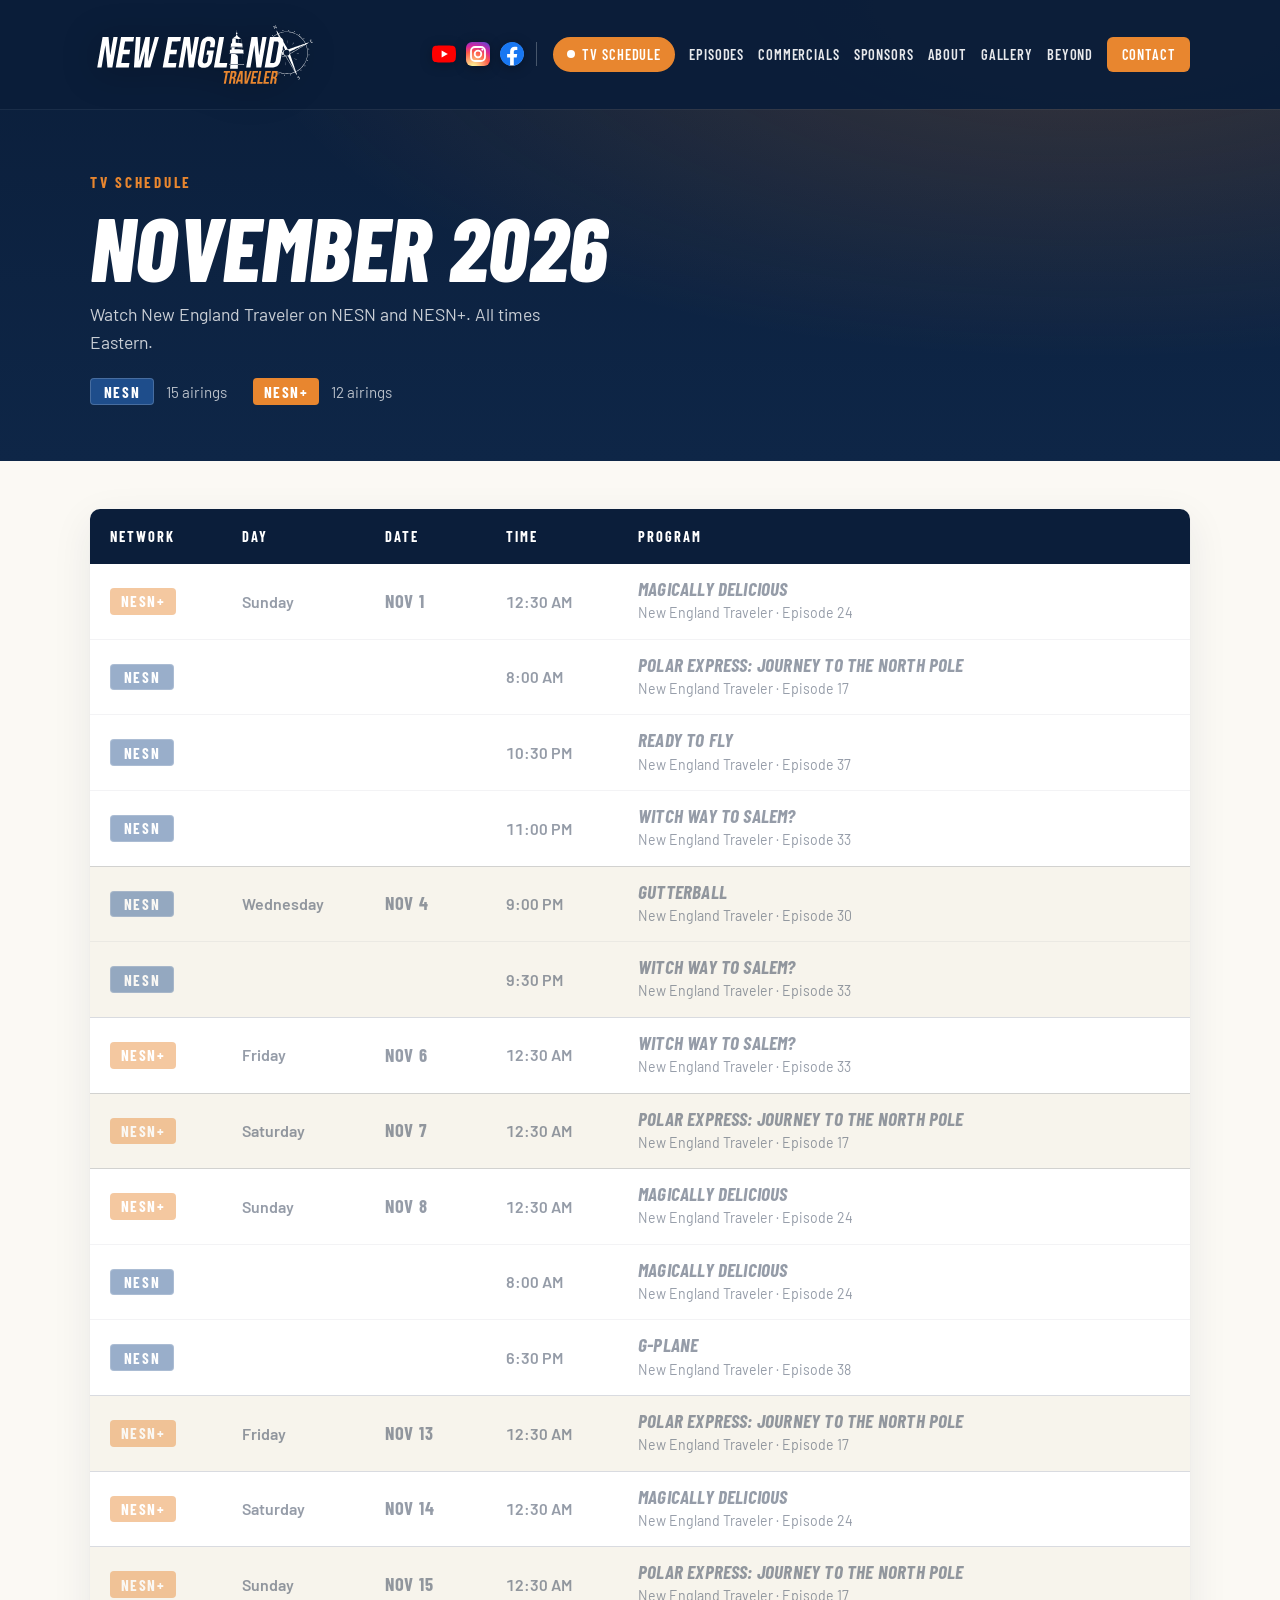
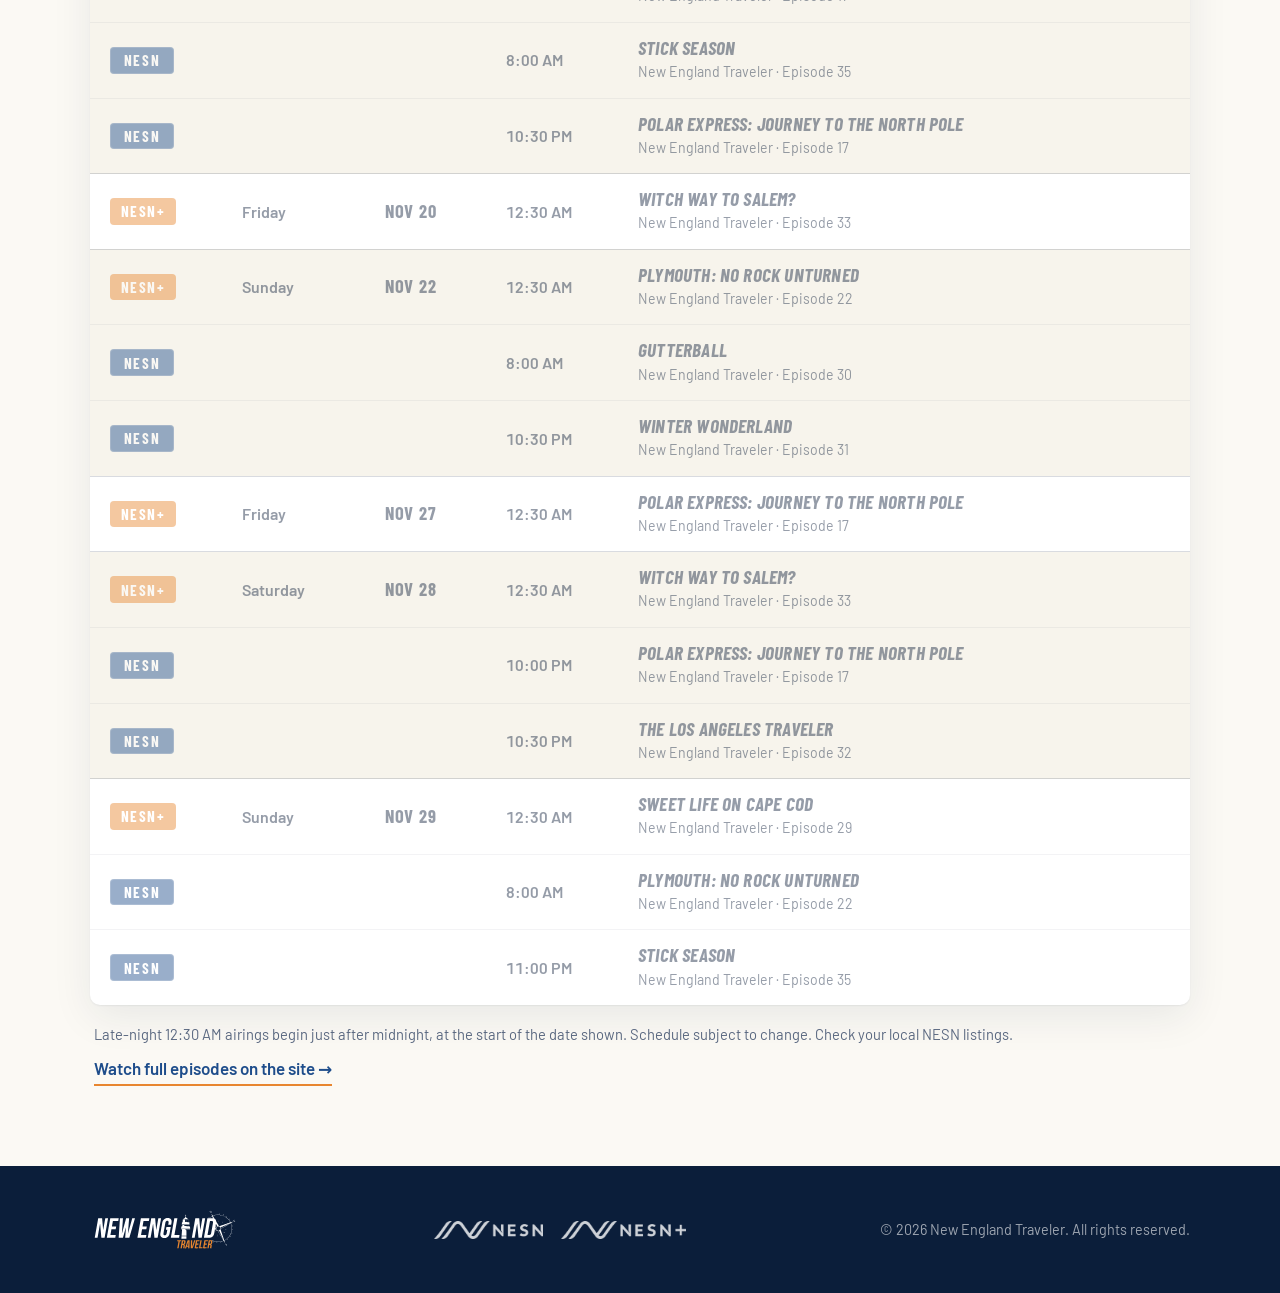
==== schedule.html @ 2e976012 "Add TV Schedule page (Nov 2026, NESN + NESN+) and orange TV Schedule nav button" ====
<!doctype html>
<html lang="en">
<head>
<meta charset="utf-8">
<meta name="viewport" content="width=device-width, initial-scale=1">
<title>TV Schedule | New England Traveler on NESN and NESN+</title>
<meta name="description" content="When to watch New England Traveler this month on NESN and NESN+. Dates, times and episodes.">
<meta property="og:title" content="New England Traveler TV Schedule">
<meta property="og:description" content="Emmy Award-winning travel-lifestyle series on NESN and NESN+.">
<meta property="og:image" content="https://newenglandtravelertv.com/assets/og-image.png">
<meta property="og:url" content="https://newenglandtravelertv.com/schedule.html">
<link rel="icon" href="assets/favicon.png">
<link rel="preconnect" href="https://fonts.googleapis.com">
<link rel="preconnect" href="https://fonts.gstatic.com" crossorigin>
<link href="https://fonts.googleapis.com/css2?family=Barlow+Condensed:ital,wght@0,600;0,700;1,700;1,800&family=Barlow:wght@400;500;600&display=swap" rel="stylesheet">
<link rel="stylesheet" href="styles.css?v=20261104">
</head>
<body>
<svg width="0" height="0" style="position:absolute" aria-hidden="true" focusable="false">
  <defs>
    <radialGradient id="igGrad" cx="30%" cy="107%" r="150%">
      <stop offset="0" stop-color="#fdf497"/><stop offset=".05" stop-color="#fdf497"/>
      <stop offset=".45" stop-color="#fd5949"/><stop offset=".6" stop-color="#d6249f"/><stop offset=".9" stop-color="#285AEB"/>
    </radialGradient>
    <symbol id="ico-yt" viewBox="0 0 24 24"><path fill="#FF0000" d="M23.5 6.2a3 3 0 0 0-2.1-2.1C19.5 3.6 12 3.6 12 3.6s-7.5 0-9.4.5A3 3 0 0 0 .5 6.2 31 31 0 0 0 0 12a31 31 0 0 0 .5 5.8 3 3 0 0 0 2.1 2.1c1.9.5 9.4.5 9.4.5s7.5 0 9.4-.5a3 3 0 0 0 2.1-2.1A31 31 0 0 0 24 12a31 31 0 0 0-.5-5.8z"/><path fill="#fff" d="M9.6 15.6V8.4l6.2 3.6z"/></symbol>
    <symbol id="ico-ig" viewBox="0 0 24 24"><rect width="24" height="24" rx="6" fill="url(#igGrad)"/><rect x="5" y="5" width="14" height="14" rx="4" fill="none" stroke="#fff" stroke-width="1.8"/><circle cx="12" cy="12" r="3.3" fill="none" stroke="#fff" stroke-width="1.8"/><circle cx="16.4" cy="7.6" r="1.1" fill="#fff"/></symbol>
    <symbol id="ico-fb" viewBox="0 0 24 24"><circle cx="12" cy="12" r="11.6" fill="#fff"/><path fill="#1877F2" d="M24 12a12 12 0 1 0-13.9 11.9v-8.4H7.1V12h3V9.4c0-3 1.8-4.7 4.5-4.7 1.3 0 2.7.2 2.7.2v3h-1.5c-1.5 0-2 .9-2 1.9V12h3.4l-.5 3.5h-2.9v8.4A12 12 0 0 0 24 12z"/></symbol>
  </defs>
</svg>

<header class="nav is-solid nav--page" id="top">
  <div class="nav__inner">
    <a href="index.html" class="nav__logo" aria-label="New England Traveler home">
      <img src="assets/net-logo-white-orange.svg" alt="New England Traveler" width="756" height="239">
    </a>
    <div class="nav__socials nav__socials--m">
        <a href="https://www.youtube.com/@NewEnglandTravelerTV" target="_blank" rel="noopener" aria-label="YouTube"><svg aria-hidden="true"><use href="#ico-yt"/></svg></a>
        <a href="https://www.instagram.com/newenglandtravelertv/" target="_blank" rel="noopener" aria-label="Instagram"><svg aria-hidden="true"><use href="#ico-ig"/></svg></a>
        <a href="https://www.facebook.com/NewEnglandTravelerTV" target="_blank" rel="noopener" aria-label="Facebook"><svg aria-hidden="true"><use href="#ico-fb"/></svg></a>
      </div>
    <button class="nav__toggle" aria-label="Open menu" aria-expanded="false" aria-controls="menu">
      <span></span><span></span>
    </button>
    <nav class="nav__menu" id="menu" aria-label="Main">
      <div class="nav__socials">
        <a href="https://www.youtube.com/@NewEnglandTravelerTV" target="_blank" rel="noopener" aria-label="YouTube"><svg aria-hidden="true"><use href="#ico-yt"/></svg></a>
        <a href="https://www.instagram.com/newenglandtravelertv/" target="_blank" rel="noopener" aria-label="Instagram"><svg aria-hidden="true"><use href="#ico-ig"/></svg></a>
        <a href="https://www.facebook.com/NewEnglandTravelerTV" target="_blank" rel="noopener" aria-label="Facebook"><svg aria-hidden="true"><use href="#ico-fb"/></svg></a>
      </div>
      <a href="schedule.html" class="nav__tv is-current" aria-current="page"><span class="nav__tv-dot" aria-hidden="true"></span>TV Schedule</a>
      <a href="index.html#episodes">Episodes</a>
      <a href="index.html#commercials">Commercials</a>
      <a href="index.html#sponsors">Sponsors</a>
      <a href="index.html#about">About</a>
      <a href="index.html#gallery">Gallery</a>
      <a href="index.html#beyond">Beyond</a>
      <a href="index.html#contact" class="nav__cta">Contact</a>
    </nav>
  </div>
</header>

<main>
  <section class="sched-hero">
    <div class="wrap">
      <p class="eyebrow">TV Schedule</p>
      <h1 class="sched-hero__title" data-sched-month>This Month</h1>
      <p class="sched-hero__lede">Watch New England Traveler on NESN and NESN+. All times Eastern.</p>
      <div class="sched-legend">
        <span class="net-badge net-badge--nesn">NESN</span><span class="sched-legend__count" data-count="NESN"></span>
        <span class="net-badge net-badge--plus">NESN+</span><span class="sched-legend__count" data-count="NESN+"></span>
      </div>
      <div class="sched-next" data-sched-next hidden></div>
    </div>
  </section>

  <section class="sched-body">
    <div class="wrap">
      <div class="sched-card">
        <table class="sched-table">
          <thead><tr><th scope="col">Network</th><th scope="col">Day</th><th scope="col">Date</th><th scope="col">Time</th><th scope="col">Program</th></tr></thead>
          <tbody data-sched-rows></tbody>
        </table>
      </div>
      <p class="sched-note">Late-night 12:30 AM airings begin just after midnight, at the start of the date shown. Schedule subject to change. Check your local NESN listings.</p>
      <p class="sched-back"><a class="link-arrow" href="index.html#episodes">Watch full episodes on the site</a></p>
    </div>
  </section>
</main>

<footer class="footer">
  <div class="wrap footer__inner">
    <img src="assets/net-logo-white-orange.svg" alt="New England Traveler" class="footer__logo" width="756" height="239">
    <div class="footer__nets">
      <img src="assets/nesn-white.png" alt="NESN" height="18">
      <img src="assets/nesnplus-white.png" alt="NESN+" height="18">
    </div>
    <p>&copy; <span id="yr">2026</span> New England Traveler. All rights reserved.</p>
  </div>
</footer>

<script src="schedule.js?v=20261104"></script>
<script src="schedule-page.js?v=20261104"></script>
</body>
</html>
---- styles.css ----
:root {
  --navy-900: #0b1e3a;
  --navy-800: #0e2647;
  --ocean: #1e4d8b;
  --ocean-2: #2a5f9e;
  --orange: #e8862f;
  --orange-hi: #f39a45;
  --cream: #f5f0e6;
  --paper: #fbf9f4;
  --ink: #13233d;
  --muted: #5a6880;
  --line: rgba(19, 35, 61, .12);
  --radius: 6px;
  --display: "Barlow Condensed", "Arial Narrow", sans-serif;
  --body: "Barlow", system-ui, -apple-system, "Segoe UI", sans-serif;
  --wrap: 1180px;
  --pad: clamp(20px, 4vw, 40px);
}

*, *::before, *::after { box-sizing: border-box; }
html { scroll-behavior: smooth; scroll-padding-top: 100px; -webkit-text-size-adjust: 100%; }
body { margin: 0; font-family: var(--body); font-size: 17px; line-height: 1.6; color: var(--ink); background: var(--paper); -webkit-font-smoothing: antialiased; }
img { display: block; max-width: 100%; height: auto; }
a { color: inherit; }
h1, h2, h3 { font-family: var(--display); font-weight: 800; font-style: italic; text-transform: uppercase; line-height: .95; letter-spacing: .005em; margin: 0; }
h2 { font-size: clamp(2.2rem, 4.6vw, 3.6rem); }
h3 { font-size: 1.35rem; font-weight: 700; line-height: 1.1; }
p { margin: 0 0 1em; }
.wrap { max-width: var(--wrap); margin: 0 auto; padding: 0 var(--pad); }
:focus-visible { outline: 3px solid var(--orange); outline-offset: 3px; }

.eyebrow { font-family: var(--display); font-weight: 700; font-size: .95rem; letter-spacing: .18em; text-transform: uppercase; color: var(--orange); margin: 0 0 .7rem; }
.eyebrow--dark { color: #c4691b; }

/* Placeholders */
.ph { position: relative; background:
  linear-gradient(160deg, rgba(30,77,139,.85), rgba(11,30,58,.95)),
  repeating-linear-gradient(135deg, rgba(255,255,255,.04) 0 14px, transparent 14px 28px);
  background-color: var(--ocean); display: grid; place-items: center; overflow: hidden; }
.ph__label { font-family: var(--display); font-weight: 600; letter-spacing: .14em; text-transform: uppercase; font-size: .85rem; color: rgba(255,255,255,.7); border: 1px dashed rgba(255,255,255,.35); padding: .45em .9em; border-radius: 3px; }

/* Nav */
.nav { position: fixed; inset: 0 0 auto 0; z-index: 50; transition: background .25s, box-shadow .25s; }
.nav.is-solid { background: rgba(11, 30, 58, .96); box-shadow: 0 1px 0 rgba(255,255,255,.06); }
.nav__inner { max-width: var(--wrap); margin: 0 auto; padding: 18px var(--pad); display: flex; align-items: center; justify-content: space-between; gap: 24px; }
.nav__logo { display: block; flex-shrink: 0; }
.nav__logo img { width: clamp(253px, 25vw, 334px); height: auto; filter: drop-shadow(0 4px 18px rgba(0,0,0,.35)); }
.nav__inner { position: relative; }
@media (min-width: 1161px) {
  /* Top of page: big title-card logo hangs below the menu into the hero */
  .nav:not(.is-solid) .nav__inner { justify-content: flex-end; min-height: 76px; }
  .nav:not(.is-solid) .nav__logo { position: absolute; left: var(--pad); top: 64px; }
  .nav:not(.is-solid) .nav__logo img { width: clamp(644px, 60vw, 805px); }
}
.nav__menu { display: flex; align-items: center; gap: 24px; flex-shrink: 0; }
.nav__menu a { font-family: var(--display); font-weight: 600; font-size: 1.05rem; letter-spacing: .08em; text-transform: uppercase; color: #fff; text-decoration: none; opacity: .9; }
.nav__menu a:hover { opacity: 1; color: var(--orange-hi); }
.nav__menu .nav__cta { background: var(--orange); color: #fff; padding: .4em 1em; border-radius: var(--radius); opacity: 1; }
.nav__menu .nav__cta:hover { background: var(--orange-hi); color: #fff; }
.nav__toggle { display: none; background: none; border: 0; width: 44px; height: 44px; padding: 10px; cursor: pointer; }
.nav__toggle span { display: block; height: 2px; background: #fff; margin: 6px 0; }

@media (max-width: 1160px) {
  .nav__logo img { width: min(78vw, 506px); }
  .nav.is-solid .nav__logo img { width: 218px; }
  .nav:not(.is-solid) .nav__menu { margin-top: 0; }
  .nav__menu.is-open { top: 100%; }
  .nav:has(.nav__menu.is-open) { background: rgba(11, 30, 58, .98); }
  .nav__toggle { display: block; }
  .nav__menu { position: absolute; top: 100%; left: 0; right: 0; flex-direction: column; align-items: stretch; gap: 0; background: var(--navy-900); padding: 8px var(--pad) 20px; display: none; }
  .nav__menu.is-open { display: flex; }
  .nav__menu a { padding: 14px 0; border-bottom: 1px solid rgba(255,255,255,.08); }
  .nav__menu .nav__cta { margin-top: 14px; text-align: center; padding: 12px; border: 0; }
}

/* Buttons */
.btn { display: inline-block; font-family: var(--display); font-weight: 700; font-size: 1.1rem; letter-spacing: .08em; text-transform: uppercase; text-decoration: none; padding: .8em 1.6em; border-radius: var(--radius); transition: background .2s, color .2s, border-color .2s; }
.btn--orange { background: var(--orange); color: #fff; }
.btn--orange:hover { background: var(--orange-hi); }
.btn--ghost { border: 2px solid rgba(255,255,255,.7); color: #fff; }
.btn--ghost:hover { border-color: #fff; background: rgba(255,255,255,.08); }
.btn--lg { font-size: clamp(1.1rem, 2.6vw, 1.5rem); text-transform: none; letter-spacing: .02em; }

/* Hero */
.hero { position: relative; min-height: max(min(96vh, 900px), 640px); display: flex; align-items: flex-end; color: #fff; overflow: hidden; background: var(--navy-900); }
.hero__media { position: absolute; inset: 0; }
.hero__media img { width: 100%; height: 100%; object-fit: cover; }
.ph--hero .ph__label { position: absolute; top: 46%; right: max(var(--pad), calc((100vw - var(--wrap)) / 2 + var(--pad))); }
@media (max-width: 760px) { .ph--hero .ph__label { top: 128px; right: auto; left: var(--pad); } .hero h1 br { display: none; } }
.hero__shade { position: absolute; inset: 0; background: linear-gradient(90deg, rgba(11,30,58,.82) 0%, rgba(11,30,58,.55) 42%, rgba(11,30,58,.05) 75%), linear-gradient(180deg, rgba(11,30,58,.6) 0%, rgba(11,30,58,0) 28%, rgba(11,30,58,0) 60%, rgba(11,30,58,.85) 100%); }
.hero__content { position: relative; width: 100%; padding-top: 220px; padding-bottom: clamp(48px, 8vh, 88px); }
.hero h1 { font-size: clamp(2.55rem, 7.2vw, 5.6rem); margin-bottom: .25em; text-shadow: 0 2px 24px rgba(0,0,0,.25); }
.hero__sub { font-size: clamp(1.05rem, 1.8vw, 1.3rem); max-width: 36ch; opacity: .92; margin-bottom: 1.6em; }
.hero__ctas { display: flex; flex-wrap: wrap; gap: 12px; margin-bottom: 40px; }
.hero__networks { display: flex; align-items: center; gap: 22px; flex-wrap: wrap; }
.hero__networks span { font-family: var(--display); font-weight: 600; letter-spacing: .16em; text-transform: uppercase; font-size: .85rem; opacity: .75; }
.hero__networks img { height: 22px; width: auto; }

/* Sections */
.section { padding: clamp(64px, 10vw, 112px) 0; }
.section--navy { background: var(--navy-800); color: #fff; }
.section--cream { background: var(--cream); }
.section__head { margin-bottom: 40px; position: relative; }
.section__lede { max-width: 52ch; color: var(--muted); margin-top: 1em; }
.section--navy .section__lede { color: rgba(255,255,255,.75); }
.link-arrow { display: inline-block; margin-top: 18px; font-weight: 600; color: var(--ocean); text-decoration: none; border-bottom: 2px solid var(--orange); padding-bottom: 2px; }
.link-arrow::after { content: " \2192"; }
@media (min-width: 760px) { .link-arrow { position: absolute; right: 0; bottom: 4px; margin: 0; } }

/* Video grid */
.grid--video { display: grid; grid-template-columns: repeat(auto-fill, minmax(300px, 1fr)); gap: 28px; }
.vcard { text-decoration: none; color: inherit; display: block; }
.vcard__thumb { position: relative; aspect-ratio: 16 / 9; border-radius: var(--radius); overflow: hidden; background: var(--ocean); }
.vcard__thumb img { width: 100%; height: 100%; object-fit: cover; transition: transform .4s; }
a.vcard:hover .vcard__thumb img { transform: scale(1.04); }
.play { position: absolute; left: 50%; top: 50%; width: 62px; height: 62px; margin: -31px 0 0 -31px; border-radius: 50%; background: rgba(232,134,47,.95); box-shadow: 0 6px 20px rgba(0,0,0,.3); }
.play::after { content: ""; position: absolute; left: 25px; top: 19px; border-left: 18px solid #fff; border-top: 12px solid transparent; border-bottom: 12px solid transparent; }
.vcard--ph .play { background: rgba(255,255,255,.18); box-shadow: none; }
.vcard__meta { padding: 14px 2px 0; }
.vcard__meta p { margin: 4px 0 0; color: var(--muted); font-size: .95rem; }
.section--navy .vcard__meta p { color: rgba(255,255,255,.6); }
.section--navy .vcard__thumb.ph { background-color: var(--ocean-2); }

/* Sponsors */
.sponsors { display: grid; grid-template-columns: repeat(auto-fill, minmax(230px, 1fr)); gap: 18px; }
.sponsor { min-width: 0; aspect-ratio: 16 / 10; display: grid; place-items: center; padding: 22px 26px; background: #fff; border: 1px solid var(--line); border-radius: var(--radius); text-decoration: none; transition: border-color .2s, transform .2s; }
a.sponsor:hover { border-color: var(--orange); transform: translateY(-2px); }
.sponsor img { max-height: 110px; max-width: 100%; width: auto; height: auto; object-fit: contain; }
.sponsor__pair { display: flex; align-items: center; justify-content: center; gap: 16px; width: 100%; }
.sponsor__pair img { max-width: 55%; max-height: 90px; }
.sponsor__pair img + img { max-width: 38%; }
.sr-only { position: absolute; width: 1px; height: 1px; overflow: hidden; clip: rect(0 0 0 0); white-space: nowrap; }
@media (max-width: 560px) { .sponsors { grid-template-columns: repeat(2, minmax(0, 1fr)); gap: 12px; } .sponsor { padding: 12px 14px; aspect-ratio: auto; height: 112px; } .sponsor img { max-height: 84px; } .sponsor__pair { gap: 8px; } }
.sponsor span { font-family: var(--display); font-weight: 600; letter-spacing: .1em; text-transform: uppercase; font-size: .85rem; color: var(--muted); text-align: center; }
.sponsor--ph { border-style: dashed; background: transparent; }

/* About */
.about { display: grid; grid-template-columns: 1fr 1.1fr; gap: clamp(32px, 6vw, 80px); align-items: center; }
.about__photo { aspect-ratio: 4 / 5; border-radius: var(--radius); }
.about__text h2 { margin-bottom: .5em; }
.about__text p { max-width: 54ch; }
.emmy { display: flex; align-items: center; gap: 18px; margin-top: 28px; padding-top: 24px; border-top: 1px solid var(--line); }
.emmy__num { font-family: var(--display); font-weight: 800; font-style: italic; font-size: 5rem; line-height: .8; color: var(--orange); }
.emmy__txt strong { display: block; font-family: var(--display); font-style: italic; text-transform: uppercase; font-size: 1.6rem; line-height: 1; }
.emmy__txt span { color: var(--muted); font-size: .95rem; }
.awards { display: grid; grid-template-columns: repeat(3, 1fr); gap: 16px; margin-top: 56px; }
.ph--sq { aspect-ratio: 1; border-radius: var(--radius); }
@media (max-width: 760px) {
  .about { grid-template-columns: 1fr; }
  .about__photo { aspect-ratio: 4 / 3; }
  .awards { grid-template-columns: 1fr 1fr; }
  .awards > :last-child { display: none; }
}

/* Gallery (masonry columns keep each photo's natural shape) */
.gallery { columns: 3 300px; column-gap: 14px; }
.gitem { margin: 0 0 14px; break-inside: avoid; border-radius: var(--radius); overflow: hidden; position: relative; background: var(--ocean); }
.gitem__btn { display: block; width: 100%; padding: 0; border: 0; background: none; cursor: zoom-in; }
.gitem img { width: 100%; height: auto; transition: transform .5s ease; }
.gitem__btn:hover img { transform: scale(1.03); }
.gitem figcaption { position: absolute; left: 0; right: 0; bottom: 0; padding: 36px 14px 12px; font-size: .9rem; font-weight: 500; color: #fff; background: linear-gradient(transparent, rgba(11,30,58,.88)); pointer-events: none; line-height: 1.35; }
.gitem .credit { display: block; font-size: .75rem; font-weight: 400; opacity: .75; margin-top: 2px; }
.ph--tile { aspect-ratio: 4 / 3; }
@media (max-width: 640px) { .gallery { columns: 2; column-gap: 10px; } .gitem { margin-bottom: 10px; } .gitem figcaption { font-size: .78rem; padding: 28px 10px 8px; } }

/* Beyond New England */
.dest { margin-top: 40px; }
.dest:first-child { margin-top: 0; }
.dest__head { display: flex; align-items: baseline; gap: 14px; flex-wrap: wrap; margin-bottom: 18px; padding-bottom: 12px; border-bottom: 2px solid var(--orange); }
.dest__head h3 { font-size: clamp(1.6rem, 3vw, 2.2rem); }
.dest__head span { color: var(--muted); font-size: .95rem; }
.gallery--beyond { columns: 3 260px; }
.dest-row { display: grid; grid-template-columns: repeat(auto-fit, minmax(260px, 1fr)); gap: 20px; margin-top: 48px; }
.dest-row .dest { margin-top: 0; padding: 26px; border: 1.5px dashed rgba(19,35,61,.22); border-radius: var(--radius); }
.dest-row .dest__head { border-bottom-color: rgba(232,134,47,.6); }
.dest__soon { margin: 0; font-family: var(--display); font-weight: 600; letter-spacing: .14em; text-transform: uppercase; font-size: .9rem; color: var(--muted); }

/* Lightbox */
.lightbox { position: fixed; inset: 0; z-index: 100; background: rgba(6, 16, 32, .94); display: grid; place-items: center; padding: 24px; }
.lightbox[hidden] { display: none; }
.lightbox figure { margin: 0; max-width: min(1400px, 100%); text-align: center; }
.lightbox img { max-height: 84vh; width: auto; max-width: 100%; margin: 0 auto; border-radius: 4px; }
.lightbox figcaption { color: rgba(255,255,255,.85); margin-top: 12px; font-size: .95rem; }
.lightbox__close { position: absolute; top: 14px; right: 18px; width: 48px; height: 48px; font-size: 2.2rem; line-height: 1; color: #fff; background: none; border: 0; cursor: pointer; }
.lightbox__nav { position: absolute; top: 50%; transform: translateY(-50%); width: 56px; height: 56px; border-radius: 50%; border: 0; background: rgba(255,255,255,.14); color: #fff; font-size: 2.6rem; line-height: 1; padding-bottom: 6px; cursor: pointer; z-index: 2; transition: background .2s; }
.lightbox__nav:hover, .lightbox__nav:focus-visible { background: var(--orange); }
.lightbox__prev { left: 18px; }
.lightbox__next { right: 18px; }
.lightbox--single .lightbox__nav { display: none; }
.lightbox__count { color: rgba(255,255,255,.6); font-size: .85rem; margin: 4px 0 0; letter-spacing: .08em; }
@media (max-width: 640px) { .lightbox__nav { width: 44px; height: 44px; font-size: 2rem; background: rgba(6,16,32,.6); } .lightbox__prev { left: 8px; } .lightbox__next { right: 8px; } }

/* Real photos in hero and about */
.hero__media img { object-position: 62% 50%; }
.hero__credit { position: absolute; right: var(--pad); bottom: 14px; margin: 0; z-index: 2; font-size: .75rem; color: rgba(255,255,255,.65); }
.about__photo { margin: 0; position: relative; overflow: hidden; background: var(--ocean); }
.about__photo img { width: 100%; height: 100%; object-fit: cover; object-position: 50% 0%; }
.about__photo figcaption { position: absolute; left: 0; right: 0; bottom: 0; padding: 30px 14px 12px; font-size: .85rem; color: #fff; background: linear-gradient(transparent, rgba(11,30,58,.85)); }

/* Contact */
.contact { text-align: center; background:
  radial-gradient(ellipse at 50% 120%, rgba(232,134,47,.18), transparent 60%), var(--navy-800); }
.contact__inner { display: flex; flex-direction: column; align-items: center; }
.contact h2 { max-width: 18ch; }
.contact .section__lede { margin: 1em auto 2em; }
.socials { display: flex; gap: 22px; margin-top: 36px; align-items: center; }
.socials a { width: 62px; height: 62px; display: grid; place-items: center; border-radius: 14px; transition: transform .2s; }
.socials a:hover { transform: translateY(-3px); }
.socials svg { width: 62px; height: 62px; }
.nav__socials { display: flex; align-items: center; gap: 14px; padding-right: 22px; margin-right: 2px; border-right: 1px solid rgba(255,255,255,.25); }
.nav__menu .nav__socials a { padding: 0; border: 0; opacity: 1; display: grid; transition: transform .2s; }
.nav__menu .nav__socials a:hover { transform: translateY(-2px); }
.nav__socials svg { width: 28px; height: 28px; filter: drop-shadow(0 2px 6px rgba(0,0,0,.3)); }
@media (max-width: 1160px) {
  .nav__menu .nav__socials { order: 99; justify-content: center; gap: 28px; border: 0; padding: 20px 0 4px; margin: 0; }
  .nav__socials svg { width: 36px; height: 36px; }
}

/* Footer */
.footer { background: var(--navy-900); color: rgba(255,255,255,.6); padding: 40px 0; font-size: .9rem; }
.footer__inner { display: flex; align-items: center; justify-content: space-between; gap: 24px; flex-wrap: wrap; }
.footer__logo { width: 150px; }
.footer__nets { display: flex; gap: 18px; opacity: .8; }
.footer__nets img { height: 18px; width: auto; }
.footer p { margin: 0; }
@media (max-width: 760px) { .footer__inner { flex-direction: column; text-align: center; } }

@media (prefers-reduced-motion: reduce) { html { scroll-behavior: auto; } * { transition: none !important; } }

@media (min-width: 1161px) { .hero__content { padding-top: clamp(420px, 34vw, 470px); } }
@media (max-width: 640px) {
  .gallery--beyond { columns: 2; column-gap: 10px; }
  .hero__media img { object-position: 78% 50%; }
  .hero__shade { background: linear-gradient(180deg, rgba(11,30,58,.6) 0%, rgba(11,30,58,.62) 28%, rgba(11,30,58,.78) 55%, rgba(11,30,58,.92) 100%); }
}

/* Emmy line in hero: slightly more prominent */
.hero .eyebrow { font-size: clamp(1.05rem, 1.5vw, 1.25rem); font-weight: 700; letter-spacing: .16em; color: var(--orange-hi); text-shadow: 0 1px 12px rgba(0,0,0,.45); margin-bottom: .9rem; }

.contact__actions { display: flex; flex-wrap: wrap; justify-content: center; gap: 14px; }

/* Episodes: show first 9, expand for the rest */
.grid--video.is-collapsed .vcard.is-extra { display: none; }
.more-wrap { display: flex; justify-content: center; margin-top: 36px; }
.btn--ghost-dark { cursor: pointer; background: transparent; color: var(--navy-800); border: 2px solid var(--navy-800); }
.btn--ghost-dark:hover { background: var(--navy-800); color: #fff; }
button.btn--ghost { cursor: pointer; background: transparent; }

/* Mobile: social icons visible in the header, outside the menu */
.nav__socials--m { display: none; }
@media (max-width: 1160px) {
  .nav__menu .nav__socials { display: none; }
  .nav__inner { flex-wrap: wrap; row-gap: 10px; }
  .nav__socials--m { display: flex; gap: 18px; border: 0; padding: 0; margin: 0; }
  .nav__socials--m a { display: grid; }
  .nav__socials--m svg { width: 32px; height: 32px; }
  .nav:not(.is-solid) .nav__socials--m { order: 3; flex-basis: 100%; }
  .nav.is-solid .nav__socials--m { margin-left: auto; gap: 14px; }
  .nav.is-solid .nav__socials--m svg { width: 26px; height: 26px; }
  .nav.is-solid .nav__inner { gap: 14px; }
}
@media (max-width: 420px) { .nav.is-solid .nav__logo img { width: 172px; } }
@media (max-width: 1160px) {
  .nav__toggle { flex-shrink: 0; }
  .nav:not(.is-solid) .nav__logo img { width: min(70vw, 506px); }
  .hero__content { padding-top: 270px; }
}
/* Vertical phones: keep logo, icons and menu button on one line when scrolled */
@media (max-width: 480px) {
  .nav.is-solid .nav__inner { flex-wrap: nowrap; gap: 12px; }
  .nav.is-solid .nav__socials--m { gap: 12px; }
  .nav.is-solid .nav__socials--m svg { width: 24px; height: 24px; }
  .nav.is-solid .nav__logo img { width: min(218px, calc(100vw - 212px)); }
}
@media (max-width: 360px) { .nav:not(.is-solid) .nav__logo img { width: calc(100vw - 112px); } }

/* ---------- TV Schedule nav item ---------- */
.nav__menu .nav__tv { display: inline-flex; align-items: center; gap: .5em; color: var(--orange-hi); opacity: 1; border: 2px solid var(--orange); padding: .3em .85em; border-radius: 999px; }
.nav__menu .nav__tv:hover, .nav__menu .nav__tv.is-current { background: var(--orange); color: #fff; }
.nav__tv-dot { width: 8px; height: 8px; border-radius: 50%; background: #ff4d3a; box-shadow: 0 0 0 0 rgba(255,77,58,.6); animation: tvpulse 2s infinite; flex-shrink: 0; }
.nav__menu .nav__tv:hover .nav__tv-dot, .nav__menu .nav__tv.is-current .nav__tv-dot { background: #fff; }
@keyframes tvpulse { 0% { box-shadow: 0 0 0 0 rgba(255,77,58,.6); } 70% { box-shadow: 0 0 0 8px rgba(255,77,58,0); } 100% { box-shadow: 0 0 0 0 rgba(255,77,58,0); } }
@media (prefers-reduced-motion: reduce) { .nav__tv-dot { animation: none; } }
@media (min-width: 1161px) { .nav__menu { gap: 22px; } }
@media (max-width: 1160px) {
  .nav__menu .nav__tv { order: -1; justify-content: center; margin: 10px 0 6px; padding: 12px; border-radius: var(--radius); font-size: 1.15rem; }
}

/* ---------- TV Schedule page ---------- */
.nav--page { background: rgba(11, 30, 58, .98); }
.sched-hero { background: radial-gradient(ellipse at 85% 0%, rgba(232,134,47,.22), transparent 55%), linear-gradient(180deg, var(--navy-900), var(--navy-800)); color: #fff; padding: 150px 0 56px; }
.sched-hero__title { font-size: clamp(3rem, 8vw, 5.6rem); line-height: .9; }
.sched-hero__lede { color: rgba(255,255,255,.78); font-size: 1.1rem; margin: 14px 0 22px; max-width: 46ch; }
.sched-legend { display: flex; flex-wrap: wrap; align-items: center; gap: 10px 12px; }
.sched-legend__count { color: rgba(255,255,255,.7); font-size: .95rem; margin-right: 14px; }
.net-badge { display: inline-block; min-width: 64px; text-align: center; font-family: var(--display); font-weight: 700; font-size: .95rem; letter-spacing: .1em; padding: .28em .7em; border-radius: 4px; line-height: 1.2; white-space: nowrap; }
.net-badge--nesn { background: var(--ocean); color: #fff; box-shadow: inset 0 0 0 1px rgba(255,255,255,.18); }
.net-badge--plus { background: var(--orange); color: #fff; }
.sched-next { margin-top: 28px; display: inline-flex; flex-wrap: wrap; align-items: baseline; gap: 6px 14px; background: rgba(255,255,255,.07); border: 1px solid rgba(255,255,255,.14); border-left: 4px solid var(--orange); border-radius: var(--radius); padding: 14px 20px; }
.sched-next[hidden] { display: none; }
.sched-next__label { font-family: var(--display); font-weight: 700; letter-spacing: .16em; text-transform: uppercase; font-size: .85rem; color: var(--orange-hi); }
.sched-next__info { font-weight: 600; }
.sched-next__title { font-family: var(--display); font-weight: 700; font-style: italic; text-transform: uppercase; font-size: 1.3rem; letter-spacing: .02em; }

.sched-body { padding: 48px 0 80px; background: var(--paper); }
.sched-card { background: #fff; border-radius: 10px; box-shadow: 0 1px 2px rgba(19,35,61,.06), 0 12px 40px rgba(19,35,61,.08); overflow: hidden; }
.sched-table { width: 100%; border-collapse: collapse; font-size: 1rem; }
.sched-table thead th { background: var(--navy-900); color: #fff; text-align: left; font-family: var(--display); font-weight: 700; letter-spacing: .14em; text-transform: uppercase; font-size: .9rem; padding: 16px 20px; }
.sched-table td { padding: 14px 20px; vertical-align: middle; border-top: 1px solid var(--line); }
.sched-row.is-alt td { background: #f7f4ec; }
.sched-row:not(.is-first) td { border-top-color: rgba(19,35,61,.05); }
.sched-row.is-first td { border-top: 1px solid rgba(19,35,61,.16); }
.sched-row:first-child td { border-top: 0; }
.sched-dayname { font-weight: 600; width: 13%; }
.sched-date { font-family: var(--display); font-weight: 700; font-size: 1.15rem; letter-spacing: .04em; text-transform: uppercase; width: 11%; white-space: nowrap; }
.sched-net { width: 12%; }
.sched-time { font-weight: 600; white-space: nowrap; width: 12%; font-variant-numeric: tabular-nums; }
.sched-prog__title { display: block; font-family: var(--display); font-weight: 700; font-style: italic; text-transform: uppercase; font-size: 1.2rem; line-height: 1.1; letter-spacing: .01em; }
.sched-prog__show { display: block; color: var(--muted); font-size: .88rem; margin-top: 3px; }
.sched-tag { display: inline-block; margin-top: 6px; background: var(--orange); color: #fff; font-family: var(--display); font-weight: 700; letter-spacing: .12em; text-transform: uppercase; font-size: .75rem; padding: .2em .6em; border-radius: 3px; }
.sched-row.is-next td { background: #fff4e8; }
.sched-row.is-next td:first-child { box-shadow: inset 4px 0 0 var(--orange); }
.sched-row.is-past td > * , .sched-row.is-past td { color: rgba(19,35,61,.45); }
.sched-row.is-past .net-badge { opacity: .45; }
.sr { position: absolute; width: 1px; height: 1px; overflow: hidden; clip: rect(0 0 0 0); white-space: nowrap; }
.sched-note { color: var(--muted); font-size: .92rem; margin: 18px 4px 0; }
.sched-back { margin: 8px 4px 0; }

@media (max-width: 720px) {
  .sched-hero { padding: 120px 0 40px; }
  .sched-body { padding: 28px 0 56px; }
  .sched-table thead { display: none; }
  .sched-table, .sched-table tbody, .sched-table tr { display: block; }
  .sched-row { display: grid !important; grid-template-columns: auto 1fr; grid-template-areas: "day day" "time net" "prog prog"; column-gap: 12px; padding: 12px 16px; border-top: 1px solid rgba(19,35,61,.06); }
  .sched-row.is-first { border-top: 1px solid rgba(19,35,61,.16); }
  .sched-row:first-child { border-top: 0; }
  .sched-row.is-alt { background: #f7f4ec; }
  .sched-row.is-next { background: #fff4e8; box-shadow: inset 4px 0 0 var(--orange); }
  .sched-table td { display: block; padding: 0; border: 0 !important; background: none !important; width: auto; box-shadow: none !important; }
  .sched-net { grid-area: net; align-self: center; }
  .sched-time { grid-area: time; align-self: center; font-size: 1.05rem; }
  .sched-prog { grid-area: prog; margin-top: 6px; }
  .sched-dayname, .sched-date { grid-area: day; }
  .sched-row:not(.is-first) .sched-dayname, .sched-row:not(.is-first) .sched-date { display: none; }
  .sched-row.is-first { grid-template-areas: "day date" "time net" "prog prog"; }
  .sched-row.is-first .sched-dayname { grid-area: day; font-family: var(--display); font-weight: 700; text-transform: uppercase; letter-spacing: .1em; color: var(--orange); font-size: .95rem; margin-bottom: 8px; }
  .sched-row.is-first .sched-date { grid-area: date; justify-self: start; font-size: .95rem; color: var(--orange); margin-bottom: 8px; }
  .sched-row.is-past .sched-dayname, .sched-row.is-past .sched-date { color: rgba(232,134,47,.55); }
}
.sched-back .link-arrow { position: static; }
.sched-row.is-past .net-badge { color: #fff; }
.sched-hero { padding-top: 170px; }
@media (min-width: 1161px) {
  .nav__menu { gap: 18px; }
  .nav__menu a { font-size: .98rem; letter-spacing: .07em; }
  .nav__socials { gap: 12px; padding-right: 16px; }
  .nav__socials svg { width: 26px; height: 26px; }
}
@media (min-width: 1161px) {
  .nav__menu { gap: 14px; }
  .nav__menu a { font-size: .9rem; letter-spacing: .06em; }
  .nav.is-solid .nav__logo img { width: 230px; }
  .nav__socials { padding-right: 12px; gap: 10px; }
  .nav__socials svg { width: 24px; height: 24px; }
}
@media (max-width: 720px) { .sched-hero { padding: 118px 0 40px; } }
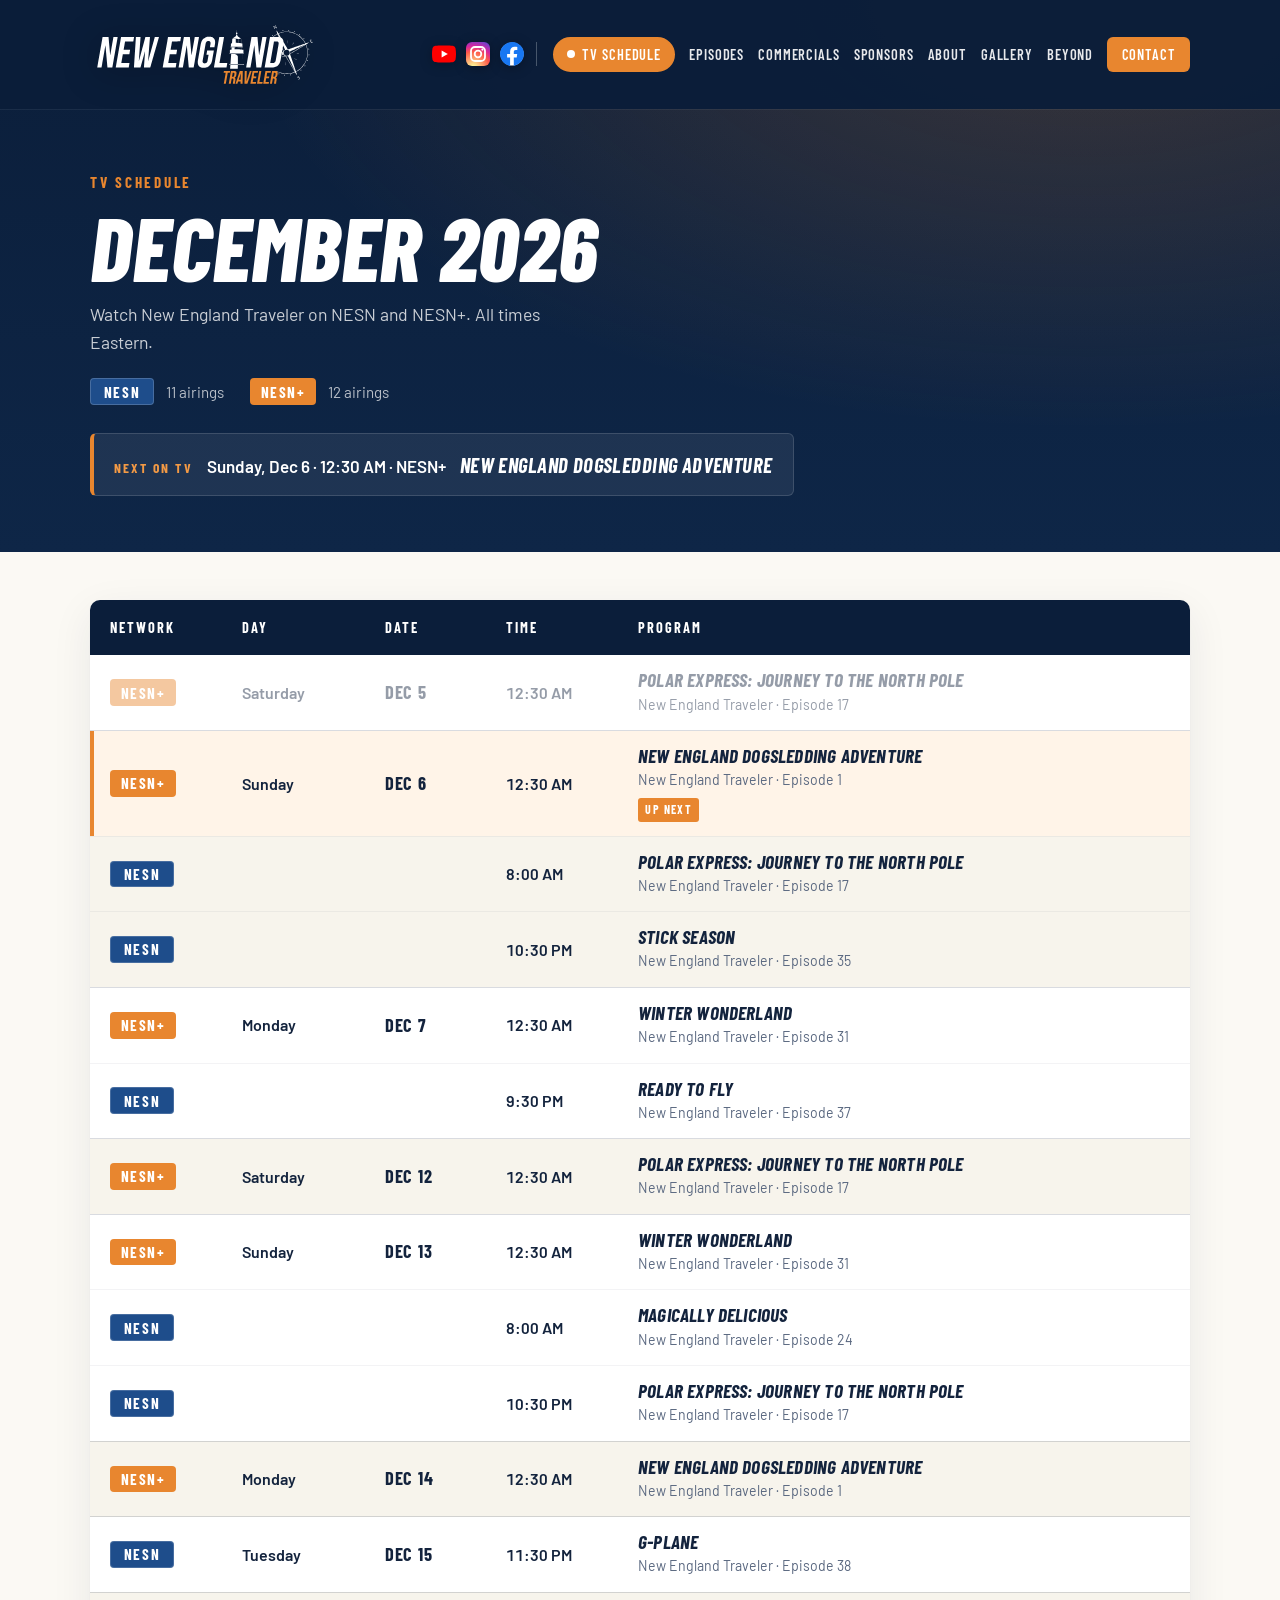
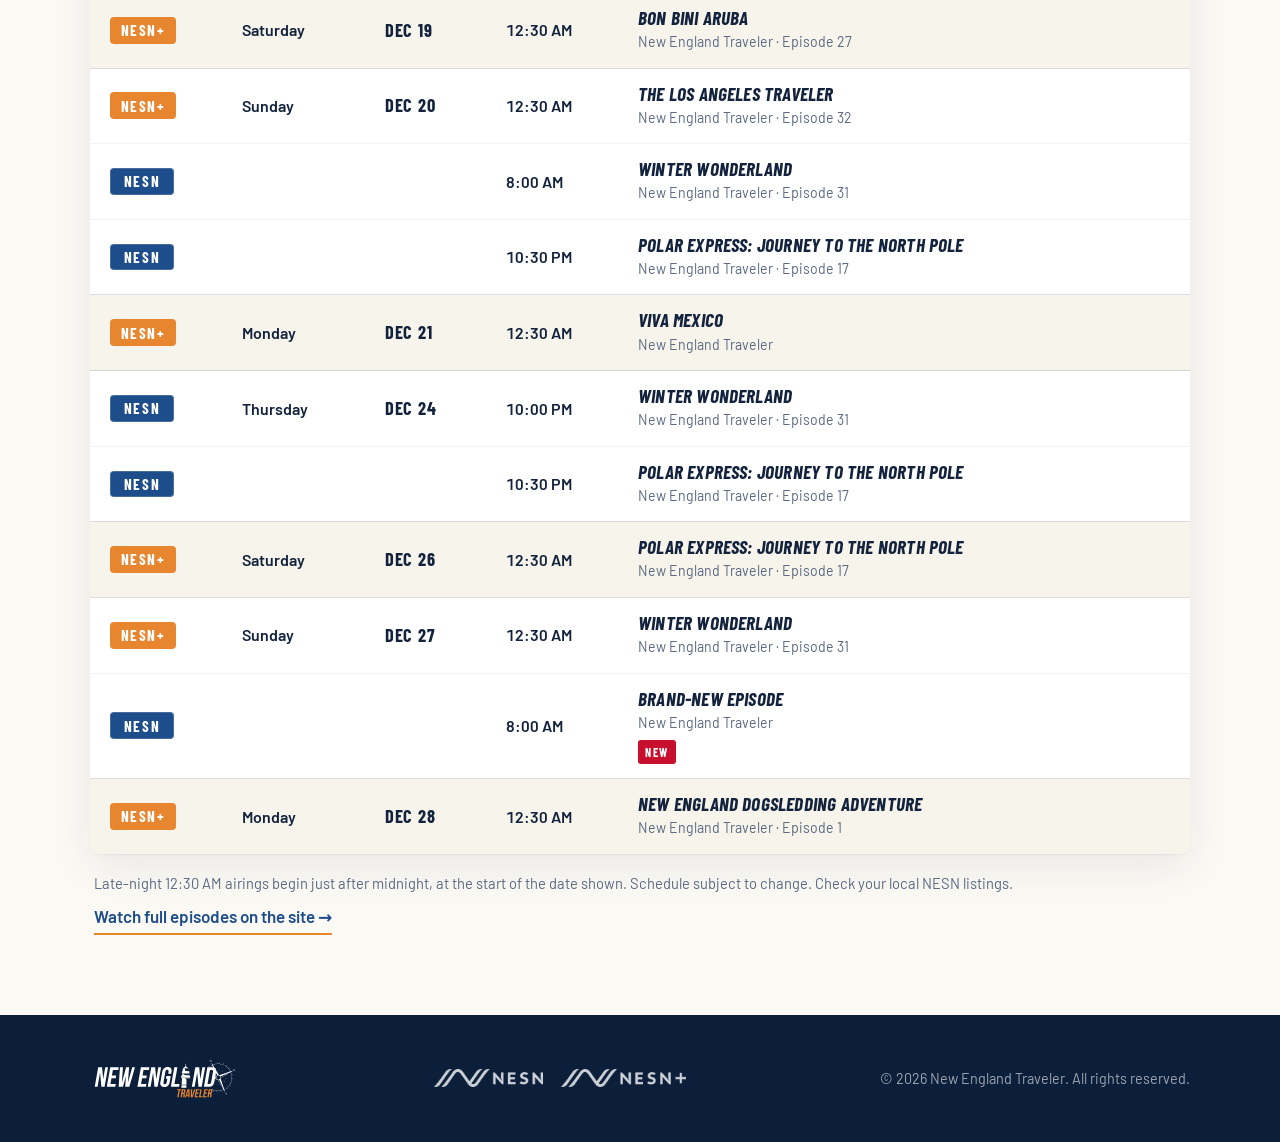
==== commit 258eb28b: "TV Schedule: December 2026 (NESN + NESN+), NEW tag support Co-authored-by: Perplexity <noreply@perpl" ====
--- a/schedule.html
+++ b/schedule.html
@@ -13,7 +13,7 @@
 <link rel="preconnect" href="https://fonts.googleapis.com">
 <link rel="preconnect" href="https://fonts.gstatic.com" crossorigin>
 <link href="https://fonts.googleapis.com/css2?family=Barlow+Condensed:ital,wght@0,600;0,700;1,700;1,800&family=Barlow:wght@400;500;600&display=swap" rel="stylesheet">
-<link rel="stylesheet" href="styles.css?v=20261104">
+<link rel="stylesheet" href="styles.css?v=20261125">
 </head>
 <body>
 <svg width="0" height="0" style="position:absolute" aria-hidden="true" focusable="false">
@@ -98,7 +98,7 @@
   </div>
 </footer>
 
-<script src="schedule.js?v=20261104"></script>
-<script src="schedule-page.js?v=20261104"></script>
+<script src="schedule.js?v=20261125"></script>
+<script src="schedule-page.js?v=20261125"></script>
 </body>
 </html>
--- a/styles.css
+++ b/styles.css
@@ -364,3 +364,6 @@
   .nav__socials svg { width: 24px; height: 24px; }
 }
 @media (max-width: 720px) { .sched-hero { padding: 118px 0 40px; } }
+
+.sched-tag--new { background: #c8102e; margin-right: 6px; }
+.sched-next__title .sched-tag { vertical-align: middle; margin-top: 0; font-style: normal; }
